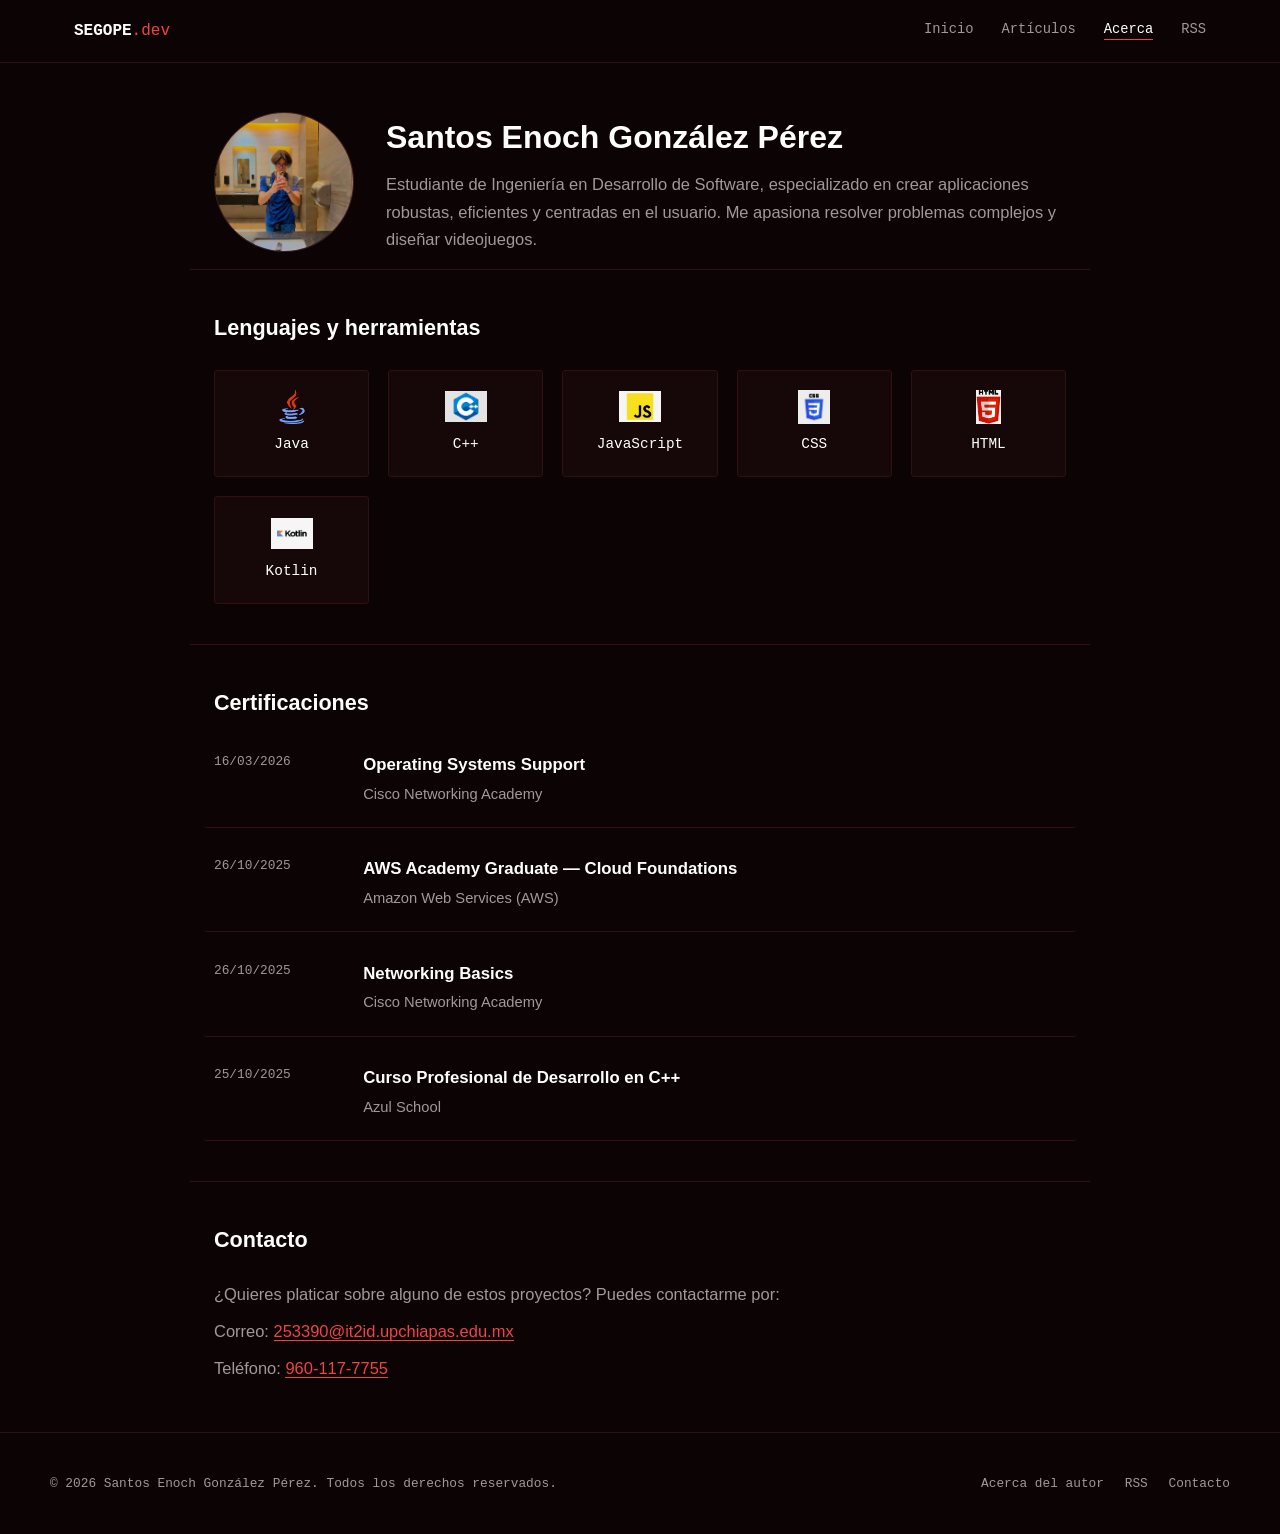
==== about.html @ 439ddbf6 "Segundo commit: Segunda versión de mi portafolio" ====
<!DOCTYPE html>
<html lang="es">
<head>
  <meta charset="UTF-8">
  <meta name="viewport" content="width=device-width, initial-scale=1.0">
  <title>Acerca del autor | SEGOPE.dev</title>
  <meta name="description" content="Santos Enoch González Pérez, estudiante de Ingeniería en Desarrollo de Software.">
  <meta name="author" content="Santos Enoch González Pérez">
  <meta name="robots" content="index, follow">
  <link rel="canonical" href="https://santosgonzalez.dev/about.html">
  <link rel="icon" type="image/svg+xml" href="Imagenes/favicon.svg">
  <link rel="alternate" type="application/rss+xml" title="SEGOPE.dev" href="https://santosgonzalez.dev/feed.xml">

  <meta property="og:type" content="profile">
  <meta property="og:title" content="Acerca del autor | SEGOPE.dev">
  <meta property="og:description" content="Santos Enoch González Pérez, estudiante de Ingeniería en Desarrollo de Software.">
  <meta property="og:url" content="https://santosgonzalez.dev/about.html">
  <meta property="og:image" content="https://santosgonzalez.dev/Imagenes/favicon.svg">
  <meta property="og:locale" content="es_MX">
  <meta property="og:site_name" content="SEGOPE.dev">
  <meta name="twitter:card" content="summary_large_image">
  <meta name="twitter:title" content="Acerca del autor | SEGOPE.dev">
  <meta name="twitter:description" content="Santos Enoch González Pérez, estudiante de Ingeniería en Desarrollo de Software.">
  <meta name="twitter:image" content="https://santosgonzalez.dev/Imagenes/favicon.svg">

  <link rel="stylesheet" href="CSS/about.css">
  <script type="application/ld+json">{"@context": "https://schema.org", "@type": "Person", "name": "Santos Enoch González Pérez", "url": "https://santosgonzalez.dev/about.html", "jobTitle": "Estudiante de Ingeniería en Desarrollo de Software", "knowsAbout": ["Java", "Kotlin", "JavaScript", "C++", "HTML", "CSS", "AWS"]}</script>
</head>
<body>
  <a class="skip-link" href="#main">Saltar al contenido</a>
  <header class="site-header">
    <div class="nav-container">
      <a href="index.html" class="brand">SEGOPE<span class="brand__sub">.dev</span></a>
      <button class="nav-toggle icon-btn" id="nav-toggle" aria-label="Abrir menú" aria-expanded="false" aria-controls="nav-links">
        <svg viewBox="0 0 24 24" fill="none" stroke="currentColor" stroke-width="2" aria-hidden="true"><path d="M3 6h18M3 12h18M3 18h18"/></svg>
      </button>
      <ul class="nav-links" id="nav-links"><li><a href="index.html">Inicio</a></li><li><a href="index.html#articulos">Artículos</a></li><li><a href="about.html" aria-current="page">Acerca</a></li><li><a href="feed.xml">RSS</a></li></ul>
    </div>
  </header>

  <main id="main">
    <div class="about-hero">
      <img src="Imagenes/Santos.jpeg" alt="Foto de Santos Enoch González Pérez">
      <div>
        <h1>Santos Enoch González Pérez</h1>
        <p>Estudiante de Ingeniería en Desarrollo de Software, especializado en crear aplicaciones robustas, eficientes y centradas en el usuario. Me apasiona resolver problemas complejos y diseñar videojuegos.</p>
      </div>
    </div>

    <section class="section-block">
      <h2>Lenguajes y herramientas</h2>
      <div class="skills-grid"><div class="skill-card"><img src="Imagenes/Java.png" alt="Logo de Java" loading="lazy"><p>Java</p></div><div class="skill-card"><img src="Imagenes/C++.jpg" alt="Logo de C++" loading="lazy"><p>C++</p></div><div class="skill-card"><img src="Imagenes/JavaScript.jpg" alt="Logo de JavaScript" loading="lazy"><p>JavaScript</p></div><div class="skill-card"><img src="Imagenes/Css.jpg" alt="Logo de CSS" loading="lazy"><p>CSS</p></div><div class="skill-card"><img src="Imagenes/Html.jpg" alt="Logo de HTML" loading="lazy"><p>HTML</p></div><div class="skill-card"><img src="Imagenes/Kotlin.png" alt="Logo de Kotlin" loading="lazy"><p>Kotlin</p></div></div>
    </section>

    <section class="section-block">
      <h2>Certificaciones</h2>
      <ul class="timeline"><li><span class="t-date">16/03/2026</span><div><h3>Operating Systems Support</h3><p>Cisco Networking Academy</p></div></li><li><span class="t-date">26/10/2025</span><div><h3>AWS Academy Graduate — Cloud Foundations</h3><p>Amazon Web Services (AWS)</p></div></li><li><span class="t-date">26/10/2025</span><div><h3>Networking Basics</h3><p>Cisco Networking Academy</p></div></li><li><span class="t-date">25/10/2025</span><div><h3>Curso Profesional de Desarrollo en C++</h3><p>Azul School</p></div></li></ul>
    </section>

    <section class="section-block contact-block">
      <h2>Contacto</h2>
      <p>¿Quieres platicar sobre alguno de estos proyectos? Puedes contactarme por:</p>
      <p>Correo: <a class="button-link" href="mailto:253390@it2id.upchiapas.edu.mx">253390@it2id.upchiapas.edu.mx</a></p>
      <p>Teléfono: <a class="button-link" href="tel:+529601177755">960-117-7755</a></p>
    </section>
  </main>

  <footer class="site-footer">
    <div class="footer-inner">
      <p>© 2026 Santos Enoch González Pérez. Todos los derechos reservados.</p>
      <nav class="footer-links" aria-label="Enlaces del pie de página">
        <a href="about.html">Acerca del autor</a>
        <a href="feed.xml">RSS</a>
        <a href="mailto:253390@it2id.upchiapas.edu.mx">Contacto</a>
      </nav>
    </div>
  </footer>
  <button class="back-to-top" aria-label="Volver arriba"><svg viewBox="0 0 24 24" fill="none" stroke="currentColor" stroke-width="2" aria-hidden="true"><path d="M12 19V5M5 12l7-7 7 7"/></svg></button>
  <div class="toast" role="status" aria-live="polite"></div>
  <script src="JS/about.js"></script>
</body>
</html>
---- CSS/about.css ----
/* ===== Base compartida: variables, reset, header, footer ===== */
:root {
  --bg: #0c0404;
  --bg-elevated: #160808;
  --ink: #ffffff;
  --ink-soft: #a39898;
  --line: #301010;
  --line-strong: #4a1c1c;
  --accent: #ef4444;
  --accent-warm: #dc2626;
  --font-body: 'Segoe UI', -apple-system, BlinkMacSystemFont, Roboto, sans-serif;
  --font-mono: 'Courier New', Courier, monospace;
  --measure: 68ch;
  --radius: 3px;
}

* { margin: 0; padding: 0; box-sizing: border-box; }
html { scroll-behavior: smooth; }
body { background-color: var(--bg); color: var(--ink); font-family: var(--font-body); font-size: 1.03rem; line-height: 1.65; }
img { max-width: 100%; display: block; }
a { color: inherit; }

.skip-link {
  position: absolute; left: -999px; top: 0;
  background: var(--accent); color: #fff; padding: 0.6rem 1rem; z-index: 2000;
}
.skip-link:focus { left: 0.5rem; top: 0.5rem; }

a:focus-visible, button:focus-visible, input:focus-visible {
  outline: 2px solid var(--accent); outline-offset: 2px;
}

/* --- Header / nav --- */
.site-header { position: sticky; top: 0; z-index: 1000; background: var(--bg); border-bottom: 1px solid var(--line); }
.nav-container { max-width: 1180px; margin: 0 auto; display: flex; align-items: center; justify-content: space-between; padding: 1.1rem 1.5rem; gap: 1.5rem; }

.brand {
  text-decoration: none;
  font-family: var(--font-mono);
  font-weight: 600;
  font-size: 1rem;
  color: var(--ink);
  white-space: nowrap;
  transition: opacity 0.2s ease;
}
.brand:hover { opacity: 0.8; }
.brand__sub { color: var(--accent); font-weight: 400; }

.nav-links { display: flex; list-style: none; gap: 1.75rem; font-family: var(--font-mono); font-size: 0.86rem; }
.nav-links a {
  text-decoration: none; color: var(--ink-soft); padding-bottom: 2px;
  border-bottom: 1px solid transparent; transition: color 0.2s, border-color 0.2s;
}
.nav-links a:hover, .nav-links a[aria-current="page"] { color: var(--ink); border-color: var(--accent); }

.icon-btn {
  background: none; border: 1px solid var(--line); color: var(--ink);
  width: 2.1rem; height: 2.1rem; border-radius: 50%;
  display: inline-flex; align-items: center; justify-content: center;
  cursor: pointer; transition: border-color 0.2s, transform 0.2s;
}
.icon-btn:hover { border-color: var(--accent); transform: rotate(90deg); }
.icon-btn svg { width: 1.05rem; height: 1.05rem; }
.nav-toggle { display: none; }

/* --- Avatares (dinamismo en hover) --- */
.avatar {
  width: 2.3rem; height: 2.3rem; border-radius: 50%; object-fit: cover;
  border: 1px solid var(--line-strong); background: var(--bg-elevated);
  transition: transform 0.25s ease, border-color 0.25s ease;
}
.avatar:hover { transform: scale(1.12); border-color: var(--accent); }

/* --- Volver arriba --- */
.back-to-top {
  position: fixed; right: 1.5rem; bottom: 1.5rem; width: 2.6rem; height: 2.6rem;
  border-radius: 50%; background: var(--accent); color: #fff; border: none;
  display: none; align-items: center; justify-content: center; cursor: pointer;
  box-shadow: 0 2px 10px rgba(0,0,0,0.5); z-index: 900;
  transition: transform 0.2s ease;
}
.back-to-top.visible { display: inline-flex; }
.back-to-top:hover { transform: scale(1.12) translateY(-2px); }
.back-to-top svg { width: 1.1rem; height: 1.1rem; }

/* --- Toast --- */
.toast {
  position: fixed; left: 50%; bottom: 1.6rem; transform: translate(-50%, 20px);
  background: var(--accent); color: #fff; font-family: var(--font-mono); font-size: 0.82rem;
  padding: 0.6rem 1.1rem; border-radius: var(--radius); opacity: 0; pointer-events: none;
  transition: opacity 0.25s ease, transform 0.25s ease; z-index: 1500;
}
.toast.show { opacity: 1; transform: translate(-50%, 0); }

/* --- Footer --- */
.site-footer { border-top: 1px solid var(--line); padding: 2.5rem 1.5rem; }
.footer-inner {
  max-width: 1180px; margin: 0 auto; display: flex; flex-wrap: wrap;
  justify-content: space-between; gap: 1rem; font-family: var(--font-mono);
  font-size: 0.8rem; color: var(--ink-soft);
}
.footer-links { display: flex; gap: 1.3rem; }
.footer-links a { text-decoration: none; color: var(--ink-soft); transition: color 0.2s; }
.footer-links a:hover { color: var(--accent); }

/* --- Nav móvil responsive --- */
@media (max-width: 720px) {
  .nav-links {
    position: fixed; top: 0; right: 0; height: 100vh; width: min(78vw, 300px);
    background: var(--bg-elevated); border-left: 1px solid var(--line);
    flex-direction: column; padding: 5.5rem 1.8rem 2rem; gap: 1.4rem; font-size: 1rem;
    transform: translateX(100%); transition: transform 0.3s ease;
  }
  .nav-links.open { transform: translateX(0); }
  .nav-toggle { display: inline-flex; }
}

@media (prefers-reduced-motion: reduce) {
  html { scroll-behavior: auto; }
  * { transition-duration: 0.01ms !important; animation-duration: 0.01ms !important; }
}

/* ===== Propio de Acerca: hero, skills, certificaciones, contacto ===== */
.about-hero {
  max-width: 900px; margin: 0 auto; padding: 3rem 1.5rem 1rem;
  display: grid; grid-template-columns: 140px 1fr; gap: 2rem; align-items: center;
}
.about-hero img {
  width: 140px; height: 140px; object-fit: cover; border-radius: 50%;
  border: 1px solid var(--line-strong); background: var(--bg-elevated);
  transition: transform 0.3s ease, border-color 0.3s ease;
}
.about-hero img:hover { transform: scale(1.06) rotate(-2deg); border-color: var(--accent); }
.about-hero h1 { font-size: 2rem; margin-bottom: 0.5rem; }
.about-hero p { color: var(--ink-soft); }

.section-block { max-width: 900px; margin: 0 auto; padding: 2.5rem 1.5rem; border-top: 1px solid var(--line); }
.section-block h2 { font-size: 1.35rem; margin-bottom: 1.5rem; }

.skills-grid { display: grid; grid-template-columns: repeat(auto-fill, minmax(150px, 1fr)); gap: 1.2rem; }
.skill-card {
  background: var(--bg-elevated); border: 1px solid var(--line); border-radius: var(--radius);
  padding: 1.2rem; text-align: center; font-family: var(--font-mono); font-size: 0.9rem;
  transition: transform 0.25s ease, border-color 0.25s ease, box-shadow 0.25s ease;
}
.skill-card:hover { transform: translateY(-6px); border-color: var(--accent); box-shadow: 0 10px 24px rgba(239, 68, 68, 0.18); }
.skill-card img { width: 42px; height: 34px; margin: 0 auto 0.6rem; object-fit: contain; transition: transform 0.25s ease; }
.skill-card:hover img { transform: scale(1.15); }

.timeline { list-style: none; display: flex; flex-direction: column; gap: 1.3rem; }
.timeline li {
  display: grid; grid-template-columns: 130px 1fr; gap: 1.2rem; padding: 0.4rem 0.6rem 1.3rem;
  margin: 0 -0.6rem; border-bottom: 1px solid var(--line); border-radius: var(--radius);
  transition: background-color 0.2s ease, transform 0.2s ease;
}
.timeline li:hover { background-color: var(--bg-elevated); transform: translateX(4px); }
.timeline .t-date { font-family: var(--font-mono); font-size: 0.8rem; color: var(--ink-soft); }
.timeline h3 { font-size: 1.05rem; margin-bottom: 0.2rem; }
.timeline p { color: var(--ink-soft); font-size: 0.92rem; }

.contact-block p { color: var(--ink-soft); margin-bottom: 0.6rem; }
.contact-block a.button-link {
  color: var(--accent); text-decoration: none; border-bottom: 1px solid var(--accent);
  transition: opacity 0.2s ease;
}
.contact-block a.button-link:hover { opacity: 0.75; }

@media (max-width: 900px) {
  .about-hero { grid-template-columns: 1fr; text-align: center; }
  .about-hero img { margin: 0 auto; }
}
@media (max-width: 720px) {
  .timeline li { grid-template-columns: 1fr; gap: 0.4rem; }
}
@media print { .site-header, .back-to-top, .site-footer { display: none; } }
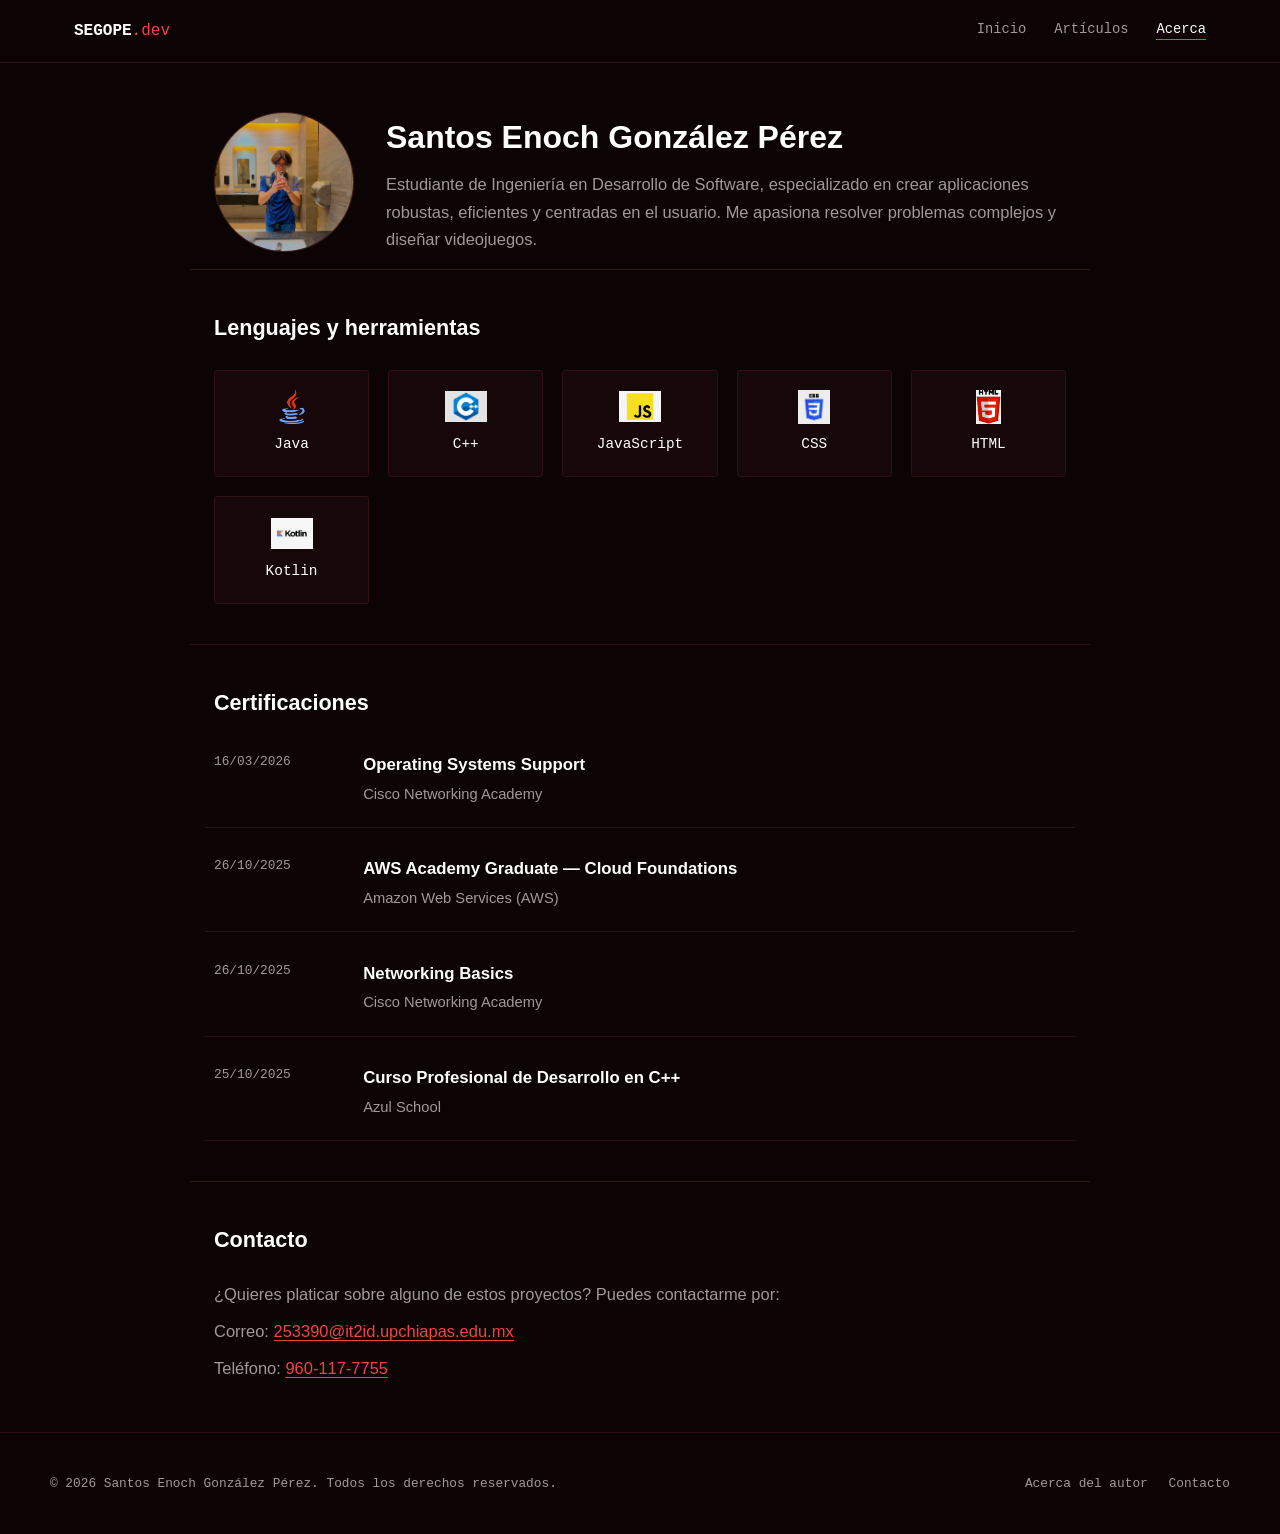
==== commit d5f838ab: "Tercer commit: Actualización del Portafolio." ====
--- a/about.html
+++ b/about.html
@@ -9,7 +9,6 @@
   <meta name="robots" content="index, follow">
   <link rel="canonical" href="https://santosgonzalez.dev/about.html">
   <link rel="icon" type="image/svg+xml" href="Imagenes/favicon.svg">
-  <link rel="alternate" type="application/rss+xml" title="SEGOPE.dev" href="https://santosgonzalez.dev/feed.xml">
 
   <meta property="og:type" content="profile">
   <meta property="og:title" content="Acerca del autor | SEGOPE.dev">
@@ -34,7 +33,7 @@
       <button class="nav-toggle icon-btn" id="nav-toggle" aria-label="Abrir menú" aria-expanded="false" aria-controls="nav-links">
         <svg viewBox="0 0 24 24" fill="none" stroke="currentColor" stroke-width="2" aria-hidden="true"><path d="M3 6h18M3 12h18M3 18h18"/></svg>
       </button>
-      <ul class="nav-links" id="nav-links"><li><a href="index.html">Inicio</a></li><li><a href="index.html#articulos">Artículos</a></li><li><a href="about.html" aria-current="page">Acerca</a></li><li><a href="feed.xml">RSS</a></li></ul>
+      <ul class="nav-links" id="nav-links"><li><a href="index.html">Inicio</a></li><li><a href="index.html#articulos">Artículos</a></li><li><a href="about.html" aria-current="page">Acerca</a></li></ul>
     </div>
   </header>
 
@@ -70,7 +69,6 @@
       <p>© 2026 Santos Enoch González Pérez. Todos los derechos reservados.</p>
       <nav class="footer-links" aria-label="Enlaces del pie de página">
         <a href="about.html">Acerca del autor</a>
-        <a href="feed.xml">RSS</a>
         <a href="mailto:253390@it2id.upchiapas.edu.mx">Contacto</a>
       </nav>
     </div>
--- a/CSS/about.css
+++ b/CSS/about.css
@@ -103,16 +103,30 @@
 .footer-links a { text-decoration: none; color: var(--ink-soft); transition: color 0.2s; }
 .footer-links a:hover { color: var(--accent); }
 
-/* --- Nav móvil responsive --- */
+/* --- Móvil: base compartida (menú, footer, lectura) --- */
+body { overflow-wrap: break-word; -webkit-text-size-adjust: 100%; }
+
 @media (max-width: 720px) {
+  body { font-size: 1rem; line-height: 1.75; }
+  .nav-container { padding: 0.9rem 1.25rem; }
+  .nav-toggle { display: inline-flex; position: relative; z-index: 1100; }
   .nav-links {
     position: fixed; top: 0; right: 0; height: 100vh; width: min(78vw, 300px);
     background: var(--bg-elevated); border-left: 1px solid var(--line);
-    flex-direction: column; padding: 5.5rem 1.8rem 2rem; gap: 1.4rem; font-size: 1rem;
-    transform: translateX(100%); transition: transform 0.3s ease;
+    flex-direction: column; padding: 5.5rem 1.8rem 2rem; gap: 0.4rem; font-size: 1.05rem;
+    transform: translateX(100%); transition: transform 0.3s ease; z-index: 1050;
   }
+  .nav-links a { display: block; padding: 0.75rem 0; border-bottom: 1px solid var(--line); }
   .nav-links.open { transform: translateX(0); }
-  .nav-toggle { display: inline-flex; }
+
+  .site-footer { padding: 2rem 1.25rem; }
+  .footer-inner { flex-direction: column; gap: 1.1rem; font-size: 0.85rem; line-height: 1.7; }
+  .footer-links { flex-wrap: wrap; gap: 0.6rem 1.5rem; }
+  .footer-links a { padding: 0.25rem 0; }
+}
+
+@media (hover: none) {
+  .avatar:hover, .back-to-top:hover, .icon-btn:hover { transform: none; }
 }
 
 @media (prefers-reduced-motion: reduce) {
@@ -166,10 +180,27 @@
 .contact-block a.button-link:hover { opacity: 0.75; }
 
 @media (max-width: 900px) {
-  .about-hero { grid-template-columns: 1fr; text-align: center; }
+  .about-hero { grid-template-columns: 1fr; text-align: center; gap: 1.5rem; }
   .about-hero img { margin: 0 auto; }
+  .about-hero p { text-align: left; }
 }
 @media (max-width: 720px) {
-  .timeline li { grid-template-columns: 1fr; gap: 0.4rem; }
+  .about-hero { padding: 2rem 1.25rem 1.25rem; }
+  .about-hero h1 { font-size: 1.6rem; line-height: 1.3; }
+  .about-hero p { line-height: 1.8; }
+  .section-block { padding: 2rem 1.25rem; }
+  .section-block h2 { font-size: 1.25rem; margin-bottom: 1.25rem; }
+  .skills-grid { gap: 0.9rem; }
+  .timeline { gap: 1.1rem; }
+  .timeline li { grid-template-columns: 1fr; gap: 0.35rem; margin: 0; padding: 0 0 1.1rem; }
+  .timeline p { line-height: 1.6; }
+  .contact-block p { line-height: 1.8; margin-bottom: 0.9rem; overflow-wrap: anywhere; }
+}
+@media (max-width: 480px) {
+  .skills-grid { grid-template-columns: repeat(2, 1fr); }
+}
+@media (hover: none) {
+  .about-hero img:hover, .skill-card:hover, .skill-card:hover img { transform: none; box-shadow: none; }
+  .timeline li:hover { transform: none; background-color: transparent; }
 }
 @media print { .site-header, .back-to-top, .site-footer { display: none; } }
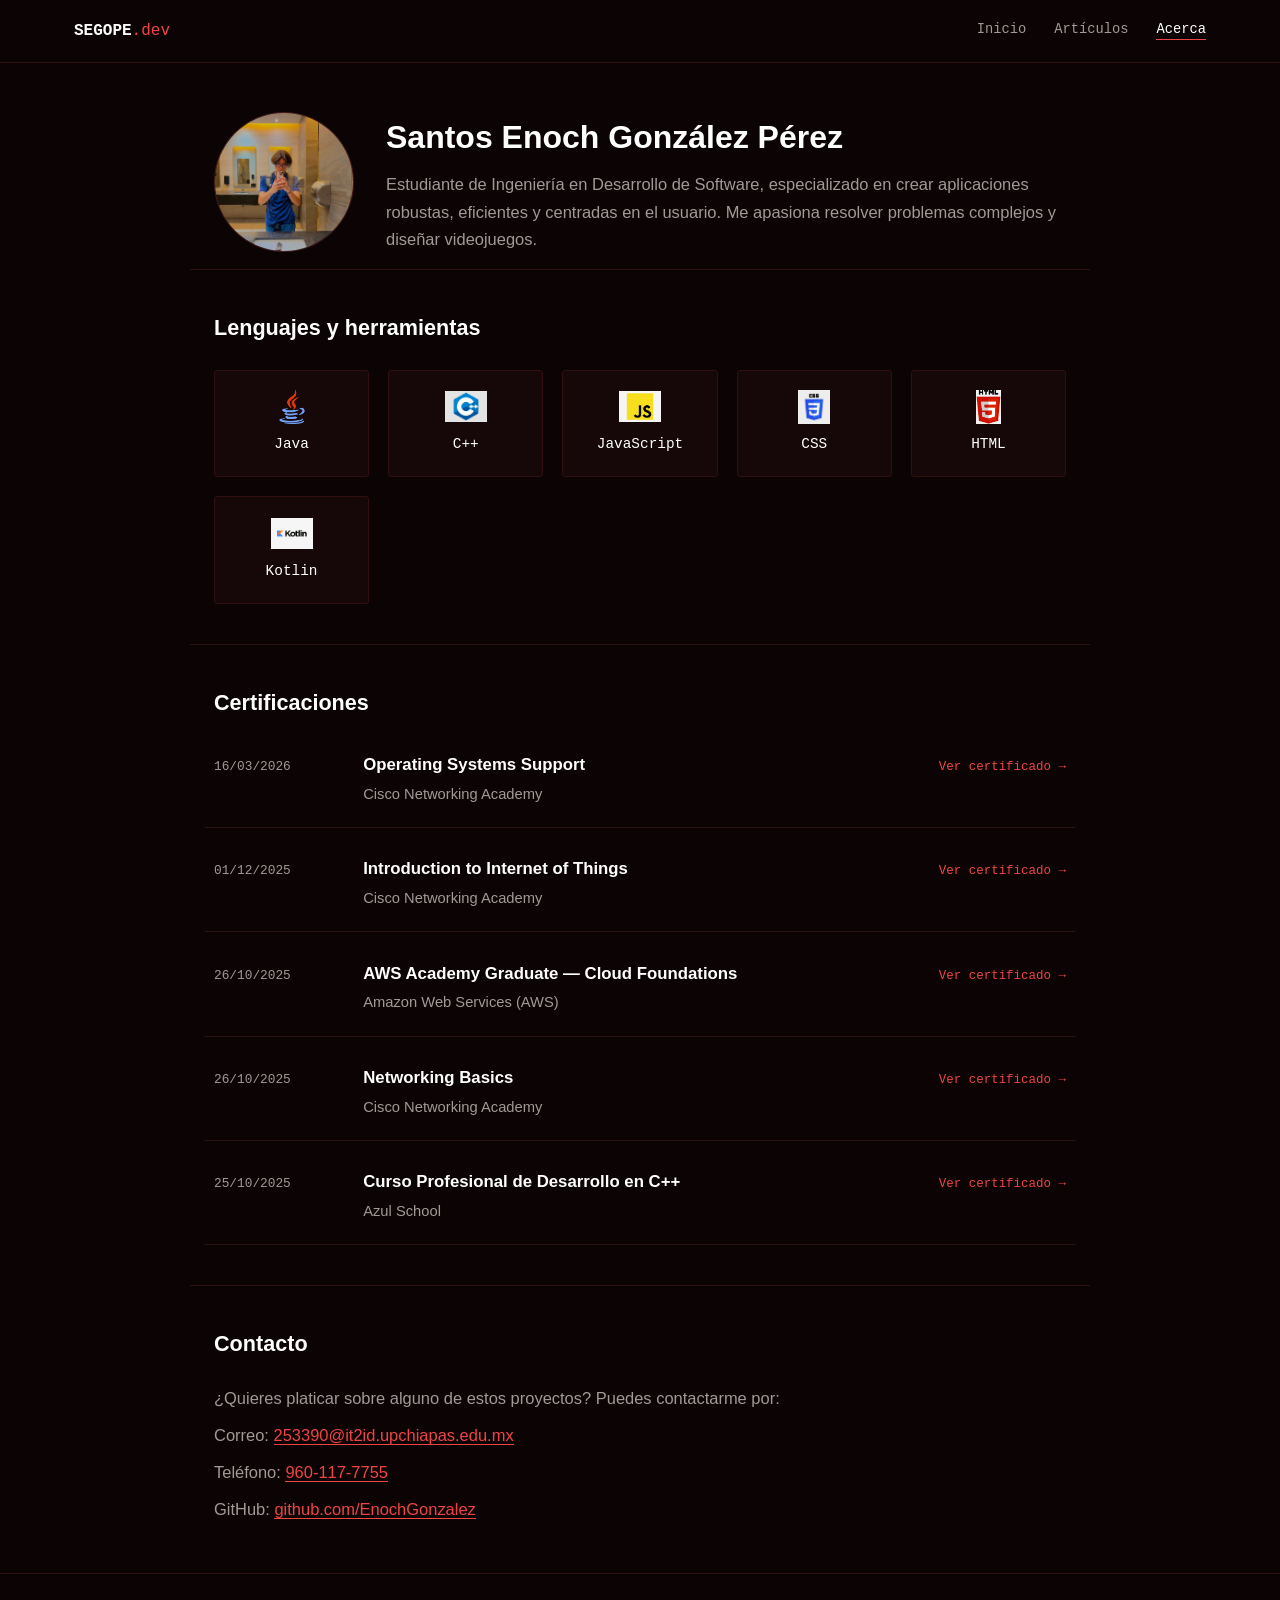
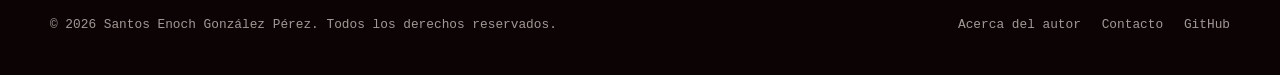
==== commit 4f884a80: "Cuarto commit: Modal de certificados y mejoras al inicio." ====
--- a/about.html
+++ b/about.html
@@ -53,7 +53,7 @@
 
     <section class="section-block">
       <h2>Certificaciones</h2>
-      <ul class="timeline"><li><span class="t-date">16/03/2026</span><div><h3>Operating Systems Support</h3><p>Cisco Networking Academy</p></div></li><li><span class="t-date">26/10/2025</span><div><h3>AWS Academy Graduate — Cloud Foundations</h3><p>Amazon Web Services (AWS)</p></div></li><li><span class="t-date">26/10/2025</span><div><h3>Networking Basics</h3><p>Cisco Networking Academy</p></div></li><li><span class="t-date">25/10/2025</span><div><h3>Curso Profesional de Desarrollo en C++</h3><p>Azul School</p></div></li></ul>
+      <ul class="timeline"><li><a class="cert-link" href="PDF/OperatingSystemsSupport.pdf" target="_blank" rel="noopener" data-cert-title="Operating Systems Support" data-cert-org="Cisco Networking Academy" data-cert-img="Imagenes/Certificados/OperatingSystemsSupport.jpg"><span class="t-date">16/03/2026</span><div><h3>Operating Systems Support</h3><p>Cisco Networking Academy</p></div><span class="cert-cta" aria-hidden="true">Ver certificado</span></a></li><li><a class="cert-link" href="PDF/InternetOfThings.pdf" target="_blank" rel="noopener" data-cert-title="Introduction to Internet of Things" data-cert-org="Cisco Networking Academy" data-cert-img="Imagenes/Certificados/InternetOfThings.jpg"><span class="t-date">01/12/2025</span><div><h3>Introduction to Internet of Things</h3><p>Cisco Networking Academy</p></div><span class="cert-cta" aria-hidden="true">Ver certificado</span></a></li><li><a class="cert-link" href="PDF/AWSCloudFoundations.pdf" target="_blank" rel="noopener" data-cert-title="AWS Academy Graduate — Cloud Foundations" data-cert-org="Amazon Web Services (AWS)" data-cert-img="Imagenes/Certificados/AWSCloudFoundations.jpg"><span class="t-date">26/10/2025</span><div><h3>AWS Academy Graduate — Cloud Foundations</h3><p>Amazon Web Services (AWS)</p></div><span class="cert-cta" aria-hidden="true">Ver certificado</span></a></li><li><a class="cert-link" href="PDF/NetworkingBasics.pdf" target="_blank" rel="noopener" data-cert-title="Networking Basics" data-cert-org="Cisco Networking Academy" data-cert-img="Imagenes/Certificados/NetworkingBasics.jpg"><span class="t-date">26/10/2025</span><div><h3>Networking Basics</h3><p>Cisco Networking Academy</p></div><span class="cert-cta" aria-hidden="true">Ver certificado</span></a></li><li><a class="cert-link" href="PDF/CursoCpp.pdf" target="_blank" rel="noopener" data-cert-title="Curso Profesional de Desarrollo en C++" data-cert-org="Azul School" data-cert-img="Imagenes/Certificados/CursoCpp.jpg"><span class="t-date">25/10/2025</span><div><h3>Curso Profesional de Desarrollo en C++</h3><p>Azul School</p></div><span class="cert-cta" aria-hidden="true">Ver certificado</span></a></li></ul>
     </section>
 
     <section class="section-block contact-block">
@@ -61,8 +61,25 @@
       <p>¿Quieres platicar sobre alguno de estos proyectos? Puedes contactarme por:</p>
       <p>Correo: <a class="button-link" href="mailto:253390@it2id.upchiapas.edu.mx">253390@it2id.upchiapas.edu.mx</a></p>
       <p>Teléfono: <a class="button-link" href="tel:+529601177755">960-117-7755</a></p>
+      <p>GitHub: <a class="button-link" href="https://github.com/EnochGonzalez" target="_blank" rel="noopener noreferrer">github.com/EnochGonzalez</a></p>
     </section>
   </main>
+
+  <dialog class="cert-modal" id="cert-modal" aria-labelledby="cert-modal-title">
+    <div class="cert-modal__panel">
+      <header class="cert-modal__header">
+        <h2 class="cert-modal__title" id="cert-modal-title">Certificado</h2>
+        <button type="button" class="cert-modal__close" aria-label="Cerrar certificado">×</button>
+      </header>
+      <div class="cert-modal__body">
+        <img class="cert-modal__img" id="cert-modal-img" alt="">
+      </div>
+      <footer class="cert-modal__footer">
+        <span class="cert-modal__hint">Toca la imagen para ampliar</span>
+        <a class="cert-modal__pdf" id="cert-modal-pdf" href="#" target="_blank" rel="noopener">Abrir PDF</a>
+      </footer>
+    </div>
+  </dialog>
 
   <footer class="site-footer">
     <div class="footer-inner">
@@ -70,6 +87,7 @@
       <nav class="footer-links" aria-label="Enlaces del pie de página">
         <a href="about.html">Acerca del autor</a>
         <a href="mailto:253390@it2id.upchiapas.edu.mx">Contacto</a>
+        <a href="https://github.com/EnochGonzalez" target="_blank" rel="noopener noreferrer">GitHub</a>
       </nav>
     </div>
   </footer>
--- a/CSS/about.css
+++ b/CSS/about.css
@@ -163,11 +163,20 @@
 
 .timeline { list-style: none; display: flex; flex-direction: column; gap: 1.3rem; }
 .timeline li {
-  display: grid; grid-template-columns: 130px 1fr; gap: 1.2rem; padding: 0.4rem 0.6rem 1.3rem;
   margin: 0 -0.6rem; border-bottom: 1px solid var(--line); border-radius: var(--radius);
   transition: background-color 0.2s ease, transform 0.2s ease;
 }
 .timeline li:hover { background-color: var(--bg-elevated); transform: translateX(4px); }
+.cert-link {
+  display: grid; grid-template-columns: 130px 1fr auto; gap: 1.2rem; align-items: baseline;
+  padding: 0.4rem 0.6rem 1.3rem; color: inherit; text-decoration: none; border-radius: var(--radius);
+}
+.cert-cta {
+  font-family: var(--font-mono); font-size: 0.78rem; color: var(--accent); white-space: nowrap;
+  border-bottom: 1px solid transparent; transition: border-color 0.2s ease;
+}
+.cert-cta::after { content: " →"; }
+.cert-link:hover .cert-cta, .cert-link:focus-visible .cert-cta { border-color: var(--accent); }
 .timeline .t-date { font-family: var(--font-mono); font-size: 0.8rem; color: var(--ink-soft); }
 .timeline h3 { font-size: 1.05rem; margin-bottom: 0.2rem; }
 .timeline p { color: var(--ink-soft); font-size: 0.92rem; }
@@ -192,7 +201,9 @@
   .section-block h2 { font-size: 1.25rem; margin-bottom: 1.25rem; }
   .skills-grid { gap: 0.9rem; }
   .timeline { gap: 1.1rem; }
-  .timeline li { grid-template-columns: 1fr; gap: 0.35rem; margin: 0; padding: 0 0 1.1rem; }
+  .timeline li { margin: 0; }
+  .cert-link { grid-template-columns: 1fr; gap: 0.35rem; padding: 0.4rem 0 1.1rem; }
+  .cert-cta { margin-top: 0.4rem; }
   .timeline p { line-height: 1.6; }
   .contact-block p { line-height: 1.8; margin-bottom: 0.9rem; overflow-wrap: anywhere; }
 }
@@ -204,3 +215,54 @@
   .timeline li:hover { transform: none; background-color: transparent; }
 }
 @media print { .site-header, .back-to-top, .site-footer { display: none; } }
+
+/* ===== Certificado en pantalla (modal) ===== */
+.cert-modal {
+  width: 100%; height: 100%; max-width: none; max-height: none; margin: 0; padding: 1rem;
+  border: 0; background: transparent; color: var(--ink); overflow: hidden;
+}
+.cert-modal[open] { display: grid; place-items: center; animation: certFade 0.25s ease; }
+.cert-modal::backdrop { background: rgba(12, 4, 4, 0.9); -webkit-backdrop-filter: blur(4px); backdrop-filter: blur(4px); }
+.cert-modal__panel {
+  width: min(100%, 980px); max-height: calc(100vh - 2rem); max-height: calc(100dvh - 2rem);
+  display: flex; flex-direction: column; overflow: hidden;
+  background: var(--bg-elevated); border: 1px solid var(--line-strong); border-radius: var(--radius);
+  box-shadow: 0 20px 60px rgba(0, 0, 0, 0.6);
+}
+.cert-modal__header { display: flex; align-items: center; justify-content: space-between; gap: 1rem; padding: 0.85rem 1rem; border-bottom: 1px solid var(--line); }
+.cert-modal__title { font-family: var(--font-mono); font-size: 0.9rem; font-weight: 600; line-height: 1.5; }
+.cert-modal__close {
+  flex: none; width: 2.4rem; height: 2.4rem; border-radius: 50%; cursor: pointer;
+  background: none; border: 1px solid var(--line-strong); color: var(--ink); font-size: 1.5rem; line-height: 1;
+  transition: border-color 0.2s, transform 0.2s;
+}
+.cert-modal__close:hover { border-color: var(--accent); transform: rotate(90deg); }
+.cert-modal__body { padding: 1rem; overflow: auto; min-height: 0; }
+.cert-modal__img {
+  display: block; margin: 0 auto; width: auto; height: auto; max-width: 100%;
+  max-height: calc(100vh - 12rem); max-height: calc(100dvh - 12rem);
+  background: #fff; border-radius: 2px; cursor: zoom-in;
+}
+.cert-modal__img.is-zoomed { max-width: none; max-height: none; width: 220%; cursor: zoom-out; }
+.cert-modal__footer {
+  display: flex; flex-wrap: wrap; align-items: center; justify-content: space-between; gap: 0.75rem 1rem;
+  padding: 0.85rem 1rem; border-top: 1px solid var(--line);
+  font-family: var(--font-mono); font-size: 0.8rem; color: var(--ink-soft);
+}
+.cert-modal__pdf {
+  color: var(--accent); text-decoration: none; border: 1px solid var(--accent);
+  padding: 0.5rem 0.9rem; border-radius: var(--radius);
+  transition: background-color 0.2s ease, color 0.2s ease, transform 0.2s ease;
+}
+.cert-modal__pdf:hover { background: var(--accent); color: var(--bg); transform: translateY(-2px); }
+@keyframes certFade { from { opacity: 0; transform: scale(0.97); } to { opacity: 1; transform: none; } }
+
+@media (max-width: 720px) {
+  .cert-modal { padding: 0.5rem; }
+  .cert-modal__panel { max-height: calc(100vh - 1rem); max-height: calc(100dvh - 1rem); }
+  .cert-modal__header, .cert-modal__footer { padding: 0.75rem; }
+  .cert-modal__body { padding: 0.5rem; }
+  .cert-modal__img { max-height: calc(100vh - 11rem); max-height: calc(100dvh - 11rem); }
+  .cert-modal__pdf { flex: 1 1 100%; text-align: center; padding: 0.7rem 0.9rem; }
+}
+@media (hover: none) { .cert-modal__close:hover, .cert-modal__pdf:hover { transform: none; } }
